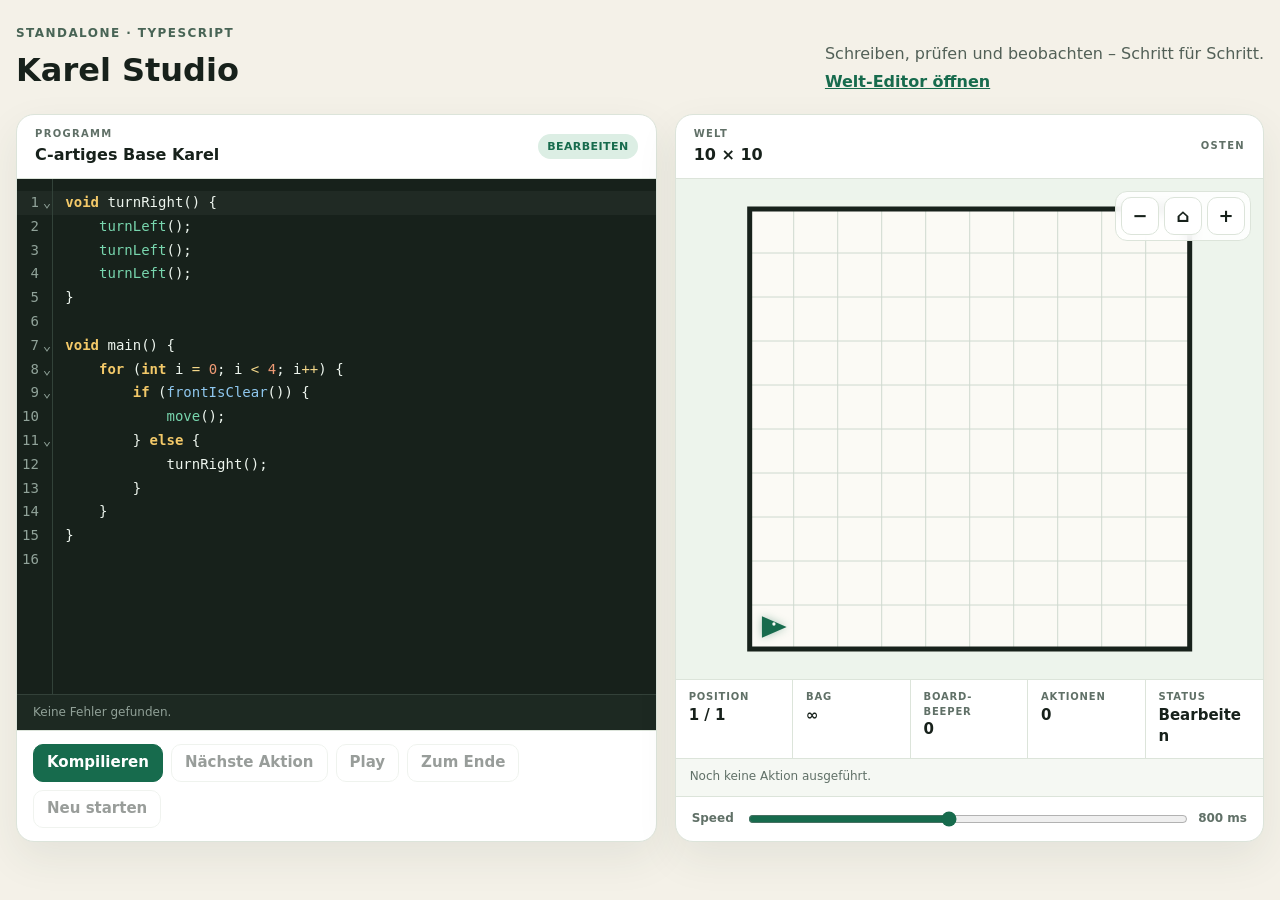
==== index.html @ f630b72f "Add files via upload" ====
<!doctype html>
<html lang="de">
  <head>
    <meta charset="UTF-8" />
    <meta name="viewport" content="width=device-width, initial-scale=1.0" />
    <meta
      name="description"
      content="Karel Studio – C-artige Base-Karel-Programme prüfen und visuell ausführen."
    />
    <title>Karel Studio</title>
    <script type="module" crossorigin src="/assets/main-D-RSVLsZ.js"></script>
    <link rel="modulepreload" crossorigin href="/assets/dist-cO78BjzP.js">
    <link rel="modulepreload" crossorigin href="/assets/codemirror-6-adapter-CRth9zTh.js">
    <link rel="stylesheet" crossorigin href="/assets/main-BJYLSEW4.css">
  </head>
  <body>
    <main class="page-shell">
      <header class="site-header">
        <div>
          <p class="kicker">Standalone · TypeScript</p>
          <h1>Karel Studio</h1>
        </div>
        <div class="header-copy">
          <p class="lede">
            Schreiben, prüfen und beobachten – Schritt für Schritt.
          </p>
          <a class="text-link" id="world-editor-link" href="/test.html"
            >Welt-Editor öffnen</a
          >
        </div>
      </header>
      <karel-runner name="answer"></karel-runner>
    </main>
  </body>
</html>
---- assets/main-BJYLSEW4.css ----
:root{color:#17211b;font-synthesis:none;text-rendering:optimizelegibility;background:#f4f1e8;font:16px/1.5 system-ui,sans-serif}*{box-sizing:border-box}body{background:#f4f1e8;min-width:320px;min-height:100vh;margin:0}.page-shell{width:min(1500px,100% - 32px);margin:0 auto;padding:24px 0 48px}.site-header{justify-content:space-between;align-items:end;gap:24px;margin-bottom:20px;display:flex}.kicker{color:#486455;letter-spacing:.12em;text-transform:uppercase;margin:0 0 4px;font-size:12px;font-weight:800}.site-header h1,.section-heading h2{margin:0}.lede{color:#526057;margin:4px 0}.text-link{color:#176b4d;font-weight:700}@media (width<=720px){.page-shell{width:calc(100% - 20px)}.site-header{display:block}.header-copy{margin-top:12px}}
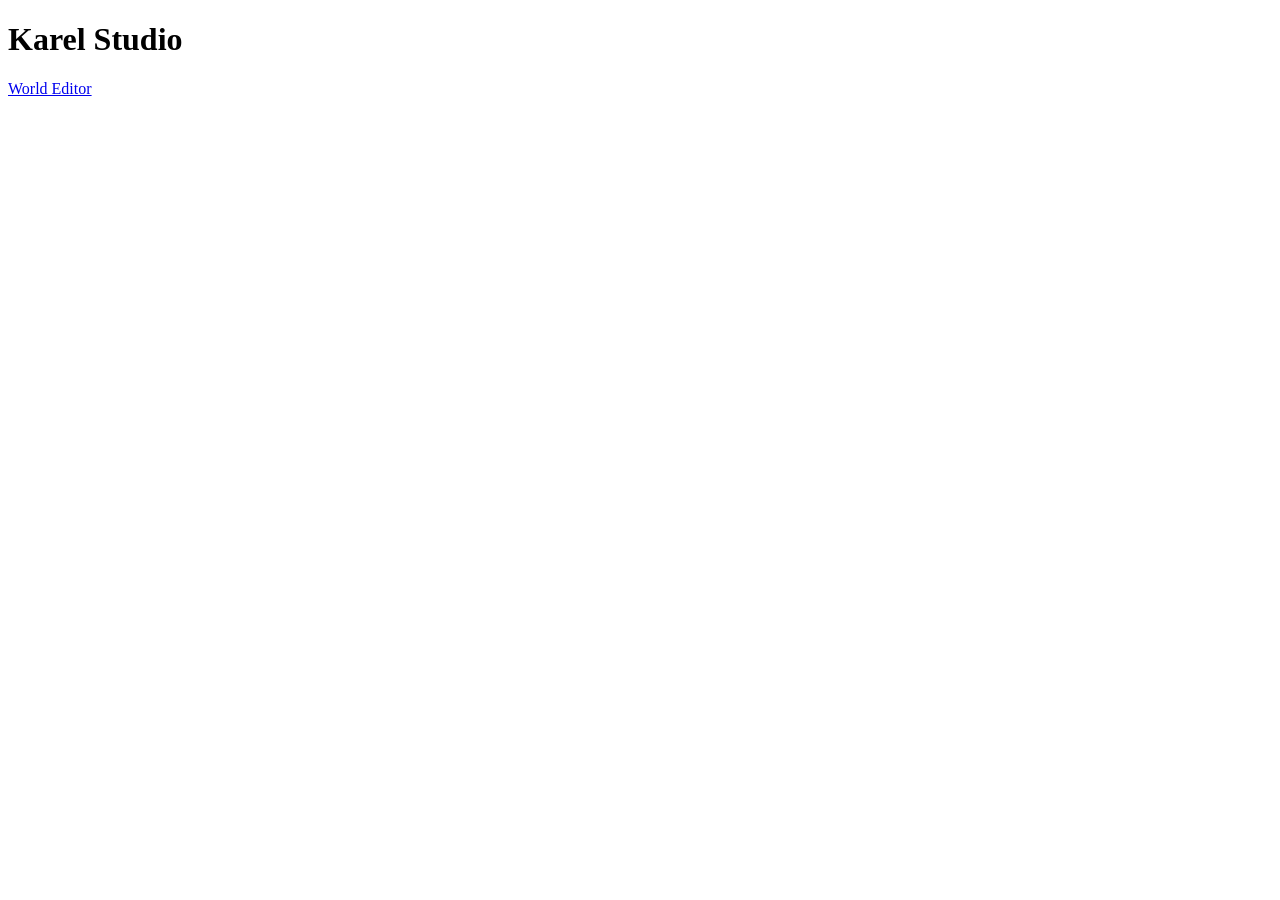
==== commit 9771d4c4: "Fix GitHub Pages paths and publish English standalone UI" ====
--- a/index.html
+++ b/index.html
@@ -1,31 +1,32 @@
 <!doctype html>
-<html lang="de">
+<html lang="en">
   <head>
     <meta charset="UTF-8" />
     <meta name="viewport" content="width=device-width, initial-scale=1.0" />
     <meta
       name="description"
-      content="Karel Studio – C-artige Base-Karel-Programme prüfen und visuell ausführen."
+      id="page-description"
+      data-i18n-key="standalone.description"
+      content="Check and visually run C-like Base Karel programs."
     />
-    <title>Karel Studio</title>
-    <script type="module" crossorigin src="/assets/main-D-RSVLsZ.js"></script>
-    <link rel="modulepreload" crossorigin href="/assets/dist-cO78BjzP.js">
-    <link rel="modulepreload" crossorigin href="/assets/codemirror-6-adapter-CRth9zTh.js">
-    <link rel="stylesheet" crossorigin href="/assets/main-BJYLSEW4.css">
+    <title data-i18n-key="app.title">Karel Studio</title>
+    <script type="module" crossorigin src="/karelweb-ws2026/assets/main-CgyzhW_Q.js"></script>
+    <link rel="modulepreload" crossorigin href="/karelweb-ws2026/assets/codemirror-6-adapter-g6jAGw4_.js">
+    <link rel="stylesheet" crossorigin href="/karelweb-ws2026/assets/main-BJYLSEW4.css">
   </head>
   <body>
     <main class="page-shell">
       <header class="site-header">
         <div>
-          <p class="kicker">Standalone · TypeScript</p>
           <h1>Karel Studio</h1>
         </div>
         <div class="header-copy">
-          <p class="lede">
-            Schreiben, prüfen und beobachten – Schritt für Schritt.
-          </p>
-          <a class="text-link" id="world-editor-link" href="/test.html"
-            >Welt-Editor öffnen</a
+          <a
+            class="text-link"
+            id="world-editor-link"
+            href="/karelweb-ws2026/test.html"
+            data-i18n-key="standalone.openWorldEditor"
+            >World Editor</a
           >
         </div>
       </header>
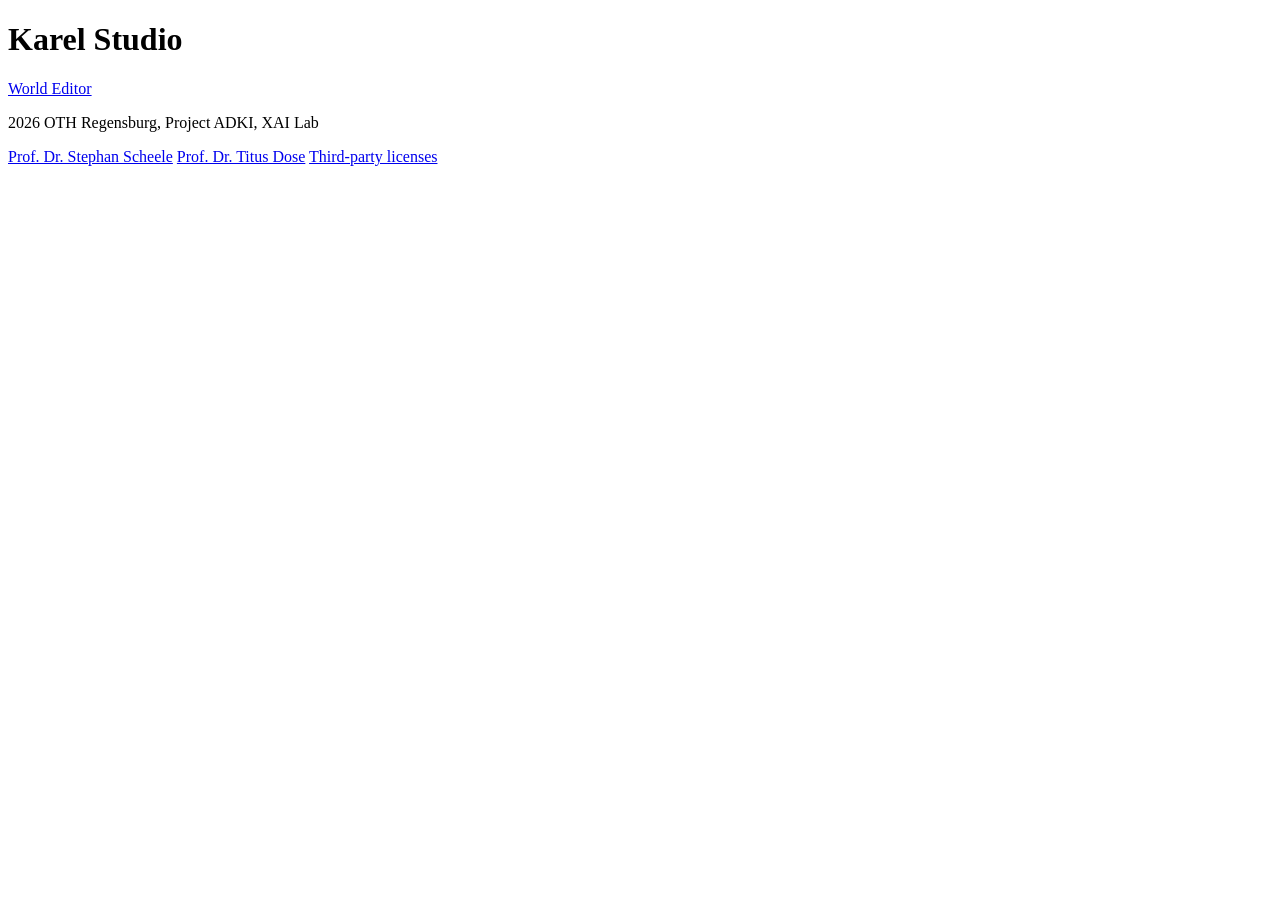
==== commit a3f70eeb: "Localize Pages diagnostics and add project credits" ====
--- a/index.html
+++ b/index.html
@@ -10,9 +10,22 @@
       content="Check and visually run C-like Base Karel programs."
     />
     <title data-i18n-key="app.title">Karel Studio</title>
-    <script type="module" crossorigin src="/karelweb-ws2026/assets/main-CgyzhW_Q.js"></script>
-    <link rel="modulepreload" crossorigin href="/karelweb-ws2026/assets/codemirror-6-adapter-g6jAGw4_.js">
-    <link rel="stylesheet" crossorigin href="/karelweb-ws2026/assets/main-BJYLSEW4.css">
+    <link rel="stylesheet" href="/karelweb-ws2026/assets/site-footer.css" />
+    <script
+      type="module"
+      crossorigin
+      src="/karelweb-ws2026/assets/main-en-0a0bfb6aa4.js"
+    ></script>
+    <link
+      rel="modulepreload"
+      crossorigin
+      href="/karelweb-ws2026/assets/codemirror-6-adapter-en-0a0bfb6aa4.js"
+    />
+    <link
+      rel="stylesheet"
+      crossorigin
+      href="/karelweb-ws2026/assets/main-BJYLSEW4.css"
+    />
   </head>
   <body>
     <main class="page-shell">
@@ -32,5 +45,21 @@
       </header>
       <karel-runner name="answer"></karel-runner>
     </main>
+    <footer class="site-footer">
+      <p>2026 OTH Regensburg, Project ADKI, XAI Lab</p>
+      <nav aria-label="Project links">
+        <a
+          href="https://informatik-mathematik.oth-regensburg.de/personen/detailansicht/stephan-scheele"
+          >Prof. Dr. Stephan Scheele</a
+        >
+        <a
+          href="https://www.oth-regensburg.de/personen/detailansicht/titus-dose"
+          >Prof. Dr. Titus Dose</a
+        >
+        <a href="/karelweb-ws2026/THIRD_PARTY_NOTICES.txt"
+          >Third-party licenses</a
+        >
+      </nav>
+    </footer>
   </body>
 </html>
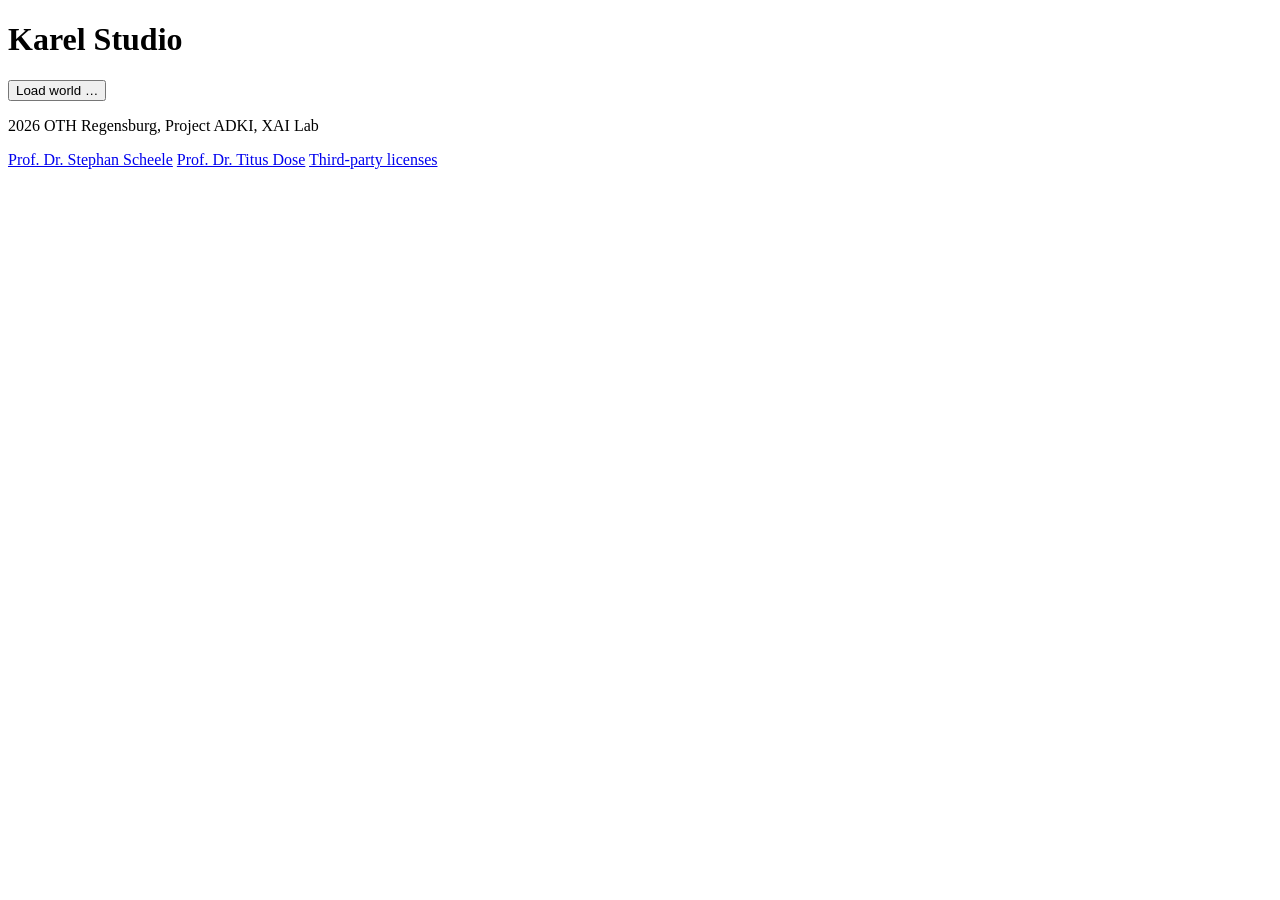
==== commit 1d55ba04: "Deploy standalone without world editor Build from Karelweb 6a809a120549866b1b85928ebe6fe102ebef866c," ====
--- a/index.html
+++ b/index.html
@@ -10,22 +10,8 @@
       content="Check and visually run C-like Base Karel programs."
     />
     <title data-i18n-key="app.title">Karel Studio</title>
-    <link rel="stylesheet" href="/karelweb-ws2026/assets/site-footer.css" />
-    <script
-      type="module"
-      crossorigin
-      src="/karelweb-ws2026/assets/main-en-0a0bfb6aa4.js"
-    ></script>
-    <link
-      rel="modulepreload"
-      crossorigin
-      href="/karelweb-ws2026/assets/codemirror-6-adapter-en-0a0bfb6aa4.js"
-    />
-    <link
-      rel="stylesheet"
-      crossorigin
-      href="/karelweb-ws2026/assets/main-BJYLSEW4.css"
-    />
+    <script type="module" crossorigin src="/karelweb-ws2026/assets/main-CzurJ1mP.js"></script>
+    <link rel="stylesheet" crossorigin href="/karelweb-ws2026/assets/main-ia0c-JxJ.css">
   </head>
   <body>
     <main class="page-shell">
@@ -34,32 +20,40 @@
           <h1>Karel Studio</h1>
         </div>
         <div class="header-copy">
-          <a
-            class="text-link"
-            id="world-editor-link"
-            href="/karelweb-ws2026/test.html"
-            data-i18n-key="standalone.openWorldEditor"
-            >World Editor</a
-          >
+          
         </div>
       </header>
+      <div class="world-import">
+        <button id="load-world" type="button" data-i18n-key="we.file.load">
+          Load world …
+        </button>
+        <input
+          id="world-file"
+          type="file"
+          accept=".json,application/json"
+          aria-label="Choose a world file"
+          hidden
+        />
+        <p id="world-import-status" role="status" aria-live="polite"></p>
+      </div>
       <karel-runner name="answer"></karel-runner>
     </main>
     <footer class="site-footer">
-      <p>2026 OTH Regensburg, Project ADKI, XAI Lab</p>
-      <nav aria-label="Project links">
-        <a
-          href="https://informatik-mathematik.oth-regensburg.de/personen/detailansicht/stephan-scheele"
-          >Prof. Dr. Stephan Scheele</a
-        >
-        <a
-          href="https://www.oth-regensburg.de/personen/detailansicht/titus-dose"
-          >Prof. Dr. Titus Dose</a
-        >
-        <a href="/karelweb-ws2026/THIRD_PARTY_NOTICES.txt"
-          >Third-party licenses</a
-        >
-      </nav>
-    </footer>
+  <p>2026 OTH Regensburg, Project ADKI, XAI Lab</p>
+  <div class="footer-links">
+    <a
+      href="https://informatik-mathematik.oth-regensburg.de/personen/detailansicht/stephan-scheele"
+      >Prof. Dr. Stephan Scheele</a
+    >
+    <a href="https://www.oth-regensburg.de/personen/detailansicht/titus-dose"
+      >Prof. Dr. Titus Dose</a
+    >
+    <a
+      href="https://oth-regensburg-xai-lab.github.io/karelweb-ws2026/THIRD_PARTY_NOTICES.txt"
+      >Third-party licenses</a
+    >
+  </div>
+</footer>
+
   </body>
 </html>
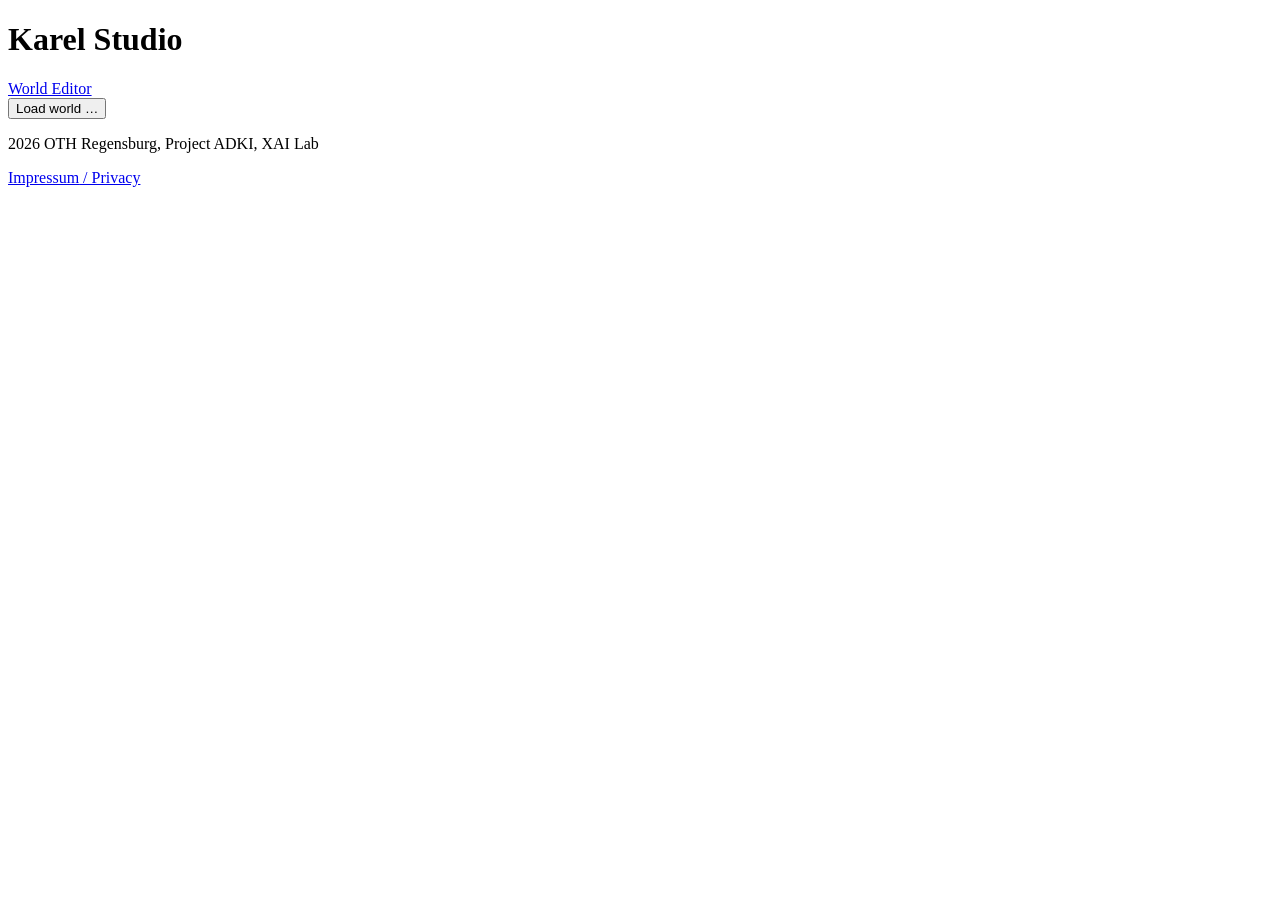
==== commit d9a5127f: "Publish shared minimal privacy notice for standalone and tutorial" ====
--- a/index.html
+++ b/index.html
@@ -10,8 +10,11 @@
       content="Check and visually run C-like Base Karel programs."
     />
     <title data-i18n-key="app.title">Karel Studio</title>
-    <script type="module" crossorigin src="/karelweb-ws2026/assets/main-CzurJ1mP.js"></script>
+    <script type="module" crossorigin src="/karelweb-ws2026/assets/main-BrGCEiSr.js"></script>
+    <link rel="modulepreload" crossorigin href="/karelweb-ws2026/assets/imprint-client-B_071Ujc.js">
+    <link rel="modulepreload" crossorigin href="/karelweb-ws2026/assets/dist-rCixQaNP.js">
     <link rel="stylesheet" crossorigin href="/karelweb-ws2026/assets/main-ia0c-JxJ.css">
+    <link rel="stylesheet" href="/karelweb-ws2026/imprint.css">
   </head>
   <body>
     <main class="page-shell">
@@ -20,7 +23,13 @@
           <h1>Karel Studio</h1>
         </div>
         <div class="header-copy">
-          
+          <a
+            class="text-link"
+            id="world-editor-link"
+            href="/karelweb-ws2026/test.html"
+            data-i18n-key="standalone.openWorldEditor"
+            >World Editor</a
+          >
         </div>
       </header>
       <div class="world-import">
@@ -41,19 +50,15 @@
     <footer class="site-footer">
   <p>2026 OTH Regensburg, Project ADKI, XAI Lab</p>
   <div class="footer-links">
-    <a
-      href="https://informatik-mathematik.oth-regensburg.de/personen/detailansicht/stephan-scheele"
-      >Prof. Dr. Stephan Scheele</a
-    >
-    <a href="https://www.oth-regensburg.de/personen/detailansicht/titus-dose"
-      >Prof. Dr. Titus Dose</a
-    >
-    <a
-      href="https://oth-regensburg-xai-lab.github.io/karelweb-ws2026/THIRD_PARTY_NOTICES.txt"
-      >Third-party licenses</a
+    <a href="/karelweb-ws2026/impressum.html" data-imprint-link
+      ><span lang="de">Impressum</span> / Privacy</a
     >
   </div>
 </footer>
-
+<dialog id="imprint-dialog" aria-labelledby="imprint-title" lang="en"><header><h2 id="imprint-title"><span lang="de">Impressum</span> / Privacy</h2><form method="dialog"><button autofocus>Close</button></form></header><div class="imprint-content" lang="en"><address><strong><a href="https://informatik-mathematik.oth-regensburg.de/personen/detailansicht/stephan-scheele">Prof. Dr. Stephan Scheele</a></strong><br><strong><a href="https://www.oth-regensburg.de/personen/detailansicht/titus-dose">Prof. Dr. Titus Dose</a></strong><br><span class="imprint-affiliation">OTH Regensburg</span><br>Prüfeninger Straße 58<br>93049 Regensburg<br>Germany</address>
+<ul class="imprint-links" aria-label="Licenses"><li><a href="https://oth-regensburg-xai-lab.github.io/karelweb-ws2026/THIRD_PARTY_NOTICES.txt">Third-party licenses</a></li></ul>
+<section class="imprint-privacy" aria-label="Privacy"><p><strong>Local processing</strong><br>Code and worlds are processed locally, without uploading code or results. Saved code, settings and tutorial progress stay in your browser until you clear this site&#39;s data. No advertising or analytics trackers are used.</p><p><strong>Hosting</strong><br>This website is hosted using GitHub Pages. GitHub processes technical access data, including your IP address, to deliver and secure the service. Processing may take place in the United States. See the GitHub Privacy Statement for details, including data retention and your rights.</p>
+<ul aria-label="Privacy references"><li><a href="https://docs.github.com/en/site-policy/privacy-policies/github-general-privacy-statement">GitHub Privacy Statement</a></li></ul></section>
+</div></dialog>
   </body>
 </html>
